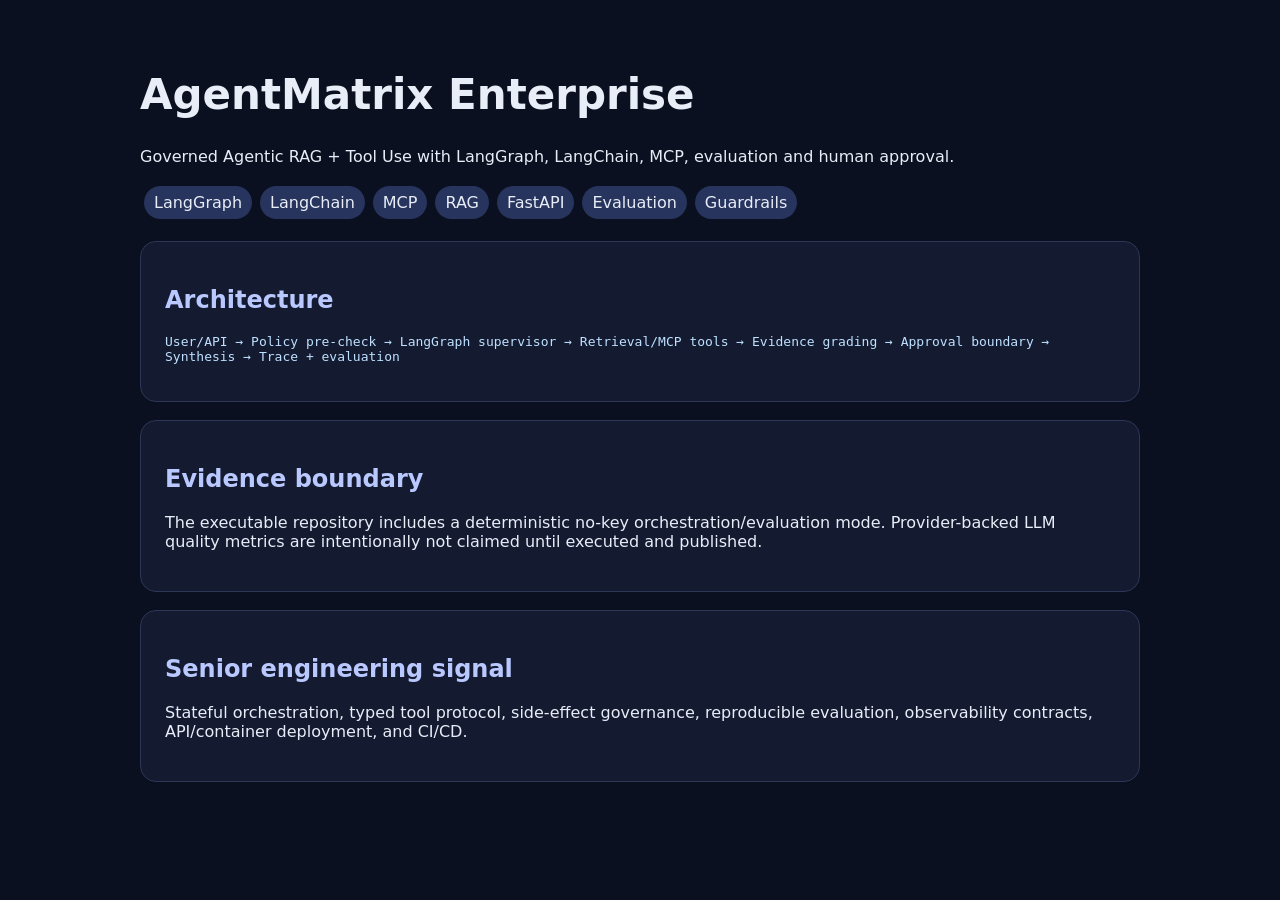
==== hf_static/index.html @ 67bd3fcc "upload" ====
<!doctype html>
<html lang="en">
<head><meta charset="utf-8"><meta name="viewport" content="width=device-width,initial-scale=1"><title>AgentMatrix Enterprise</title>
<style>body{font-family:system-ui;margin:0;background:#0b1020;color:#e8edf7}.wrap{max-width:1000px;margin:auto;padding:42px}.card{background:#141b31;border:1px solid #2c3656;border-radius:16px;padding:24px;margin:18px 0}.pill{display:inline-block;background:#27345d;padding:7px 10px;border-radius:999px;margin:4px}code,pre{white-space:pre-wrap;color:#bfe1ff}h1{font-size:42px}h2{color:#b9c8ff}</style></head>
<body><div class="wrap"><h1>AgentMatrix Enterprise</h1><p>Governed Agentic RAG + Tool Use with LangGraph, LangChain, MCP, evaluation and human approval.</p>
<div><span class="pill">LangGraph</span><span class="pill">LangChain</span><span class="pill">MCP</span><span class="pill">RAG</span><span class="pill">FastAPI</span><span class="pill">Evaluation</span><span class="pill">Guardrails</span></div>
<div class="card"><h2>Architecture</h2><pre>User/API → Policy pre-check → LangGraph supervisor → Retrieval/MCP tools → Evidence grading → Approval boundary → Synthesis → Trace + evaluation</pre></div>
<div class="card"><h2>Evidence boundary</h2><p>The executable repository includes a deterministic no-key orchestration/evaluation mode. Provider-backed LLM quality metrics are intentionally not claimed until executed and published.</p></div>
<div class="card"><h2>Senior engineering signal</h2><p>Stateful orchestration, typed tool protocol, side-effect governance, reproducible evaluation, observability contracts, API/container deployment, and CI/CD.</p></div>
</div></body></html>
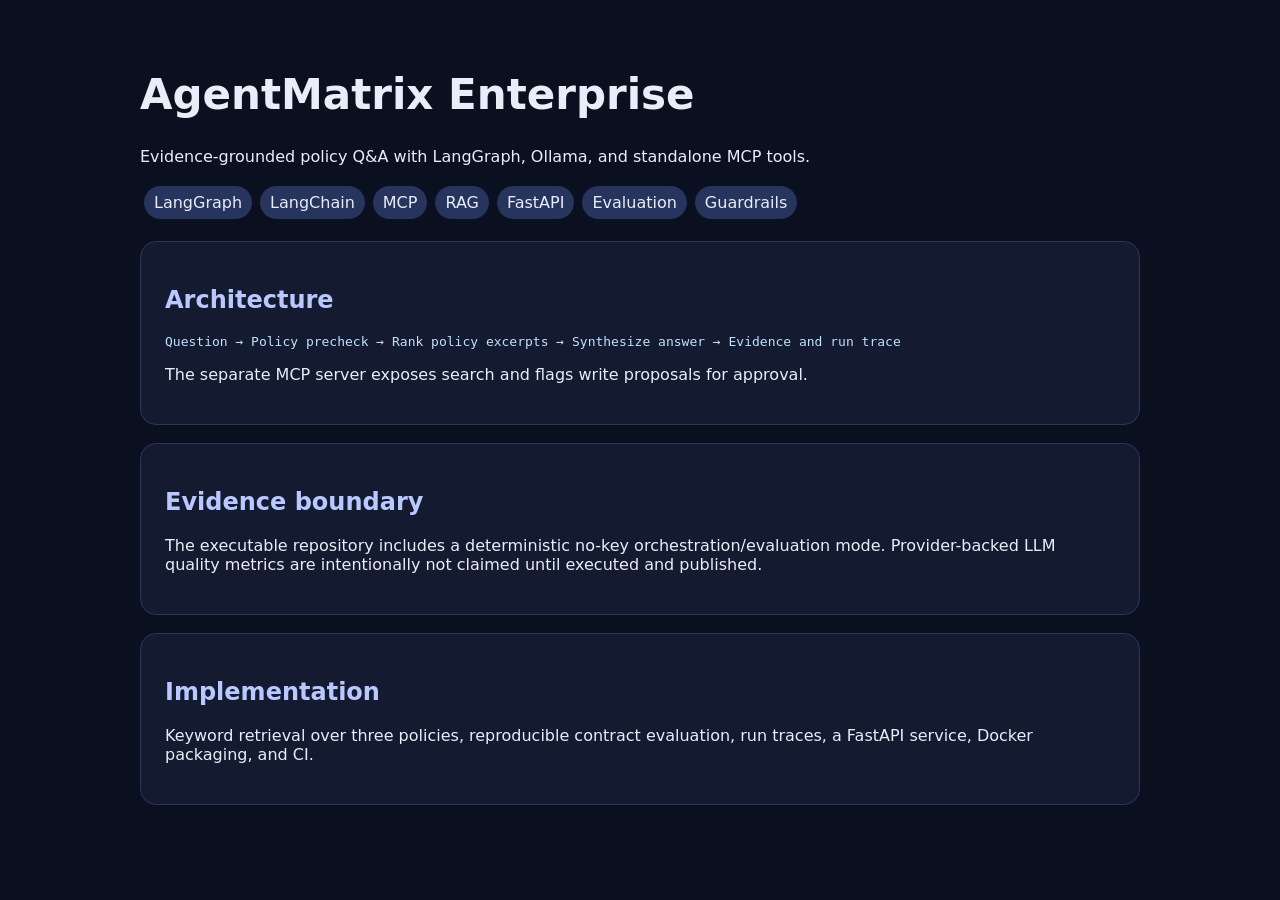
==== commit b002687d: "update" ====
--- a/hf_static/index.html
+++ b/hf_static/index.html
@@ -2,9 +2,9 @@
 <html lang="en">
 <head><meta charset="utf-8"><meta name="viewport" content="width=device-width,initial-scale=1"><title>AgentMatrix Enterprise</title>
 <style>body{font-family:system-ui;margin:0;background:#0b1020;color:#e8edf7}.wrap{max-width:1000px;margin:auto;padding:42px}.card{background:#141b31;border:1px solid #2c3656;border-radius:16px;padding:24px;margin:18px 0}.pill{display:inline-block;background:#27345d;padding:7px 10px;border-radius:999px;margin:4px}code,pre{white-space:pre-wrap;color:#bfe1ff}h1{font-size:42px}h2{color:#b9c8ff}</style></head>
-<body><div class="wrap"><h1>AgentMatrix Enterprise</h1><p>Governed Agentic RAG + Tool Use with LangGraph, LangChain, MCP, evaluation and human approval.</p>
+<body><div class="wrap"><h1>AgentMatrix Enterprise</h1><p>Evidence-grounded policy Q&amp;A with LangGraph, Ollama, and standalone MCP tools.</p>
 <div><span class="pill">LangGraph</span><span class="pill">LangChain</span><span class="pill">MCP</span><span class="pill">RAG</span><span class="pill">FastAPI</span><span class="pill">Evaluation</span><span class="pill">Guardrails</span></div>
-<div class="card"><h2>Architecture</h2><pre>User/API → Policy pre-check → LangGraph supervisor → Retrieval/MCP tools → Evidence grading → Approval boundary → Synthesis → Trace + evaluation</pre></div>
+<div class="card"><h2>Architecture</h2><pre>Question → Policy precheck → Rank policy excerpts → Synthesize answer → Evidence and run trace</pre><p>The separate MCP server exposes search and flags write proposals for approval.</p></div>
 <div class="card"><h2>Evidence boundary</h2><p>The executable repository includes a deterministic no-key orchestration/evaluation mode. Provider-backed LLM quality metrics are intentionally not claimed until executed and published.</p></div>
-<div class="card"><h2>Senior engineering signal</h2><p>Stateful orchestration, typed tool protocol, side-effect governance, reproducible evaluation, observability contracts, API/container deployment, and CI/CD.</p></div>
+<div class="card"><h2>Implementation</h2><p>Keyword retrieval over three policies, reproducible contract evaluation, run traces, a FastAPI service, Docker packaging, and CI.</p></div>
 </div></body></html>
